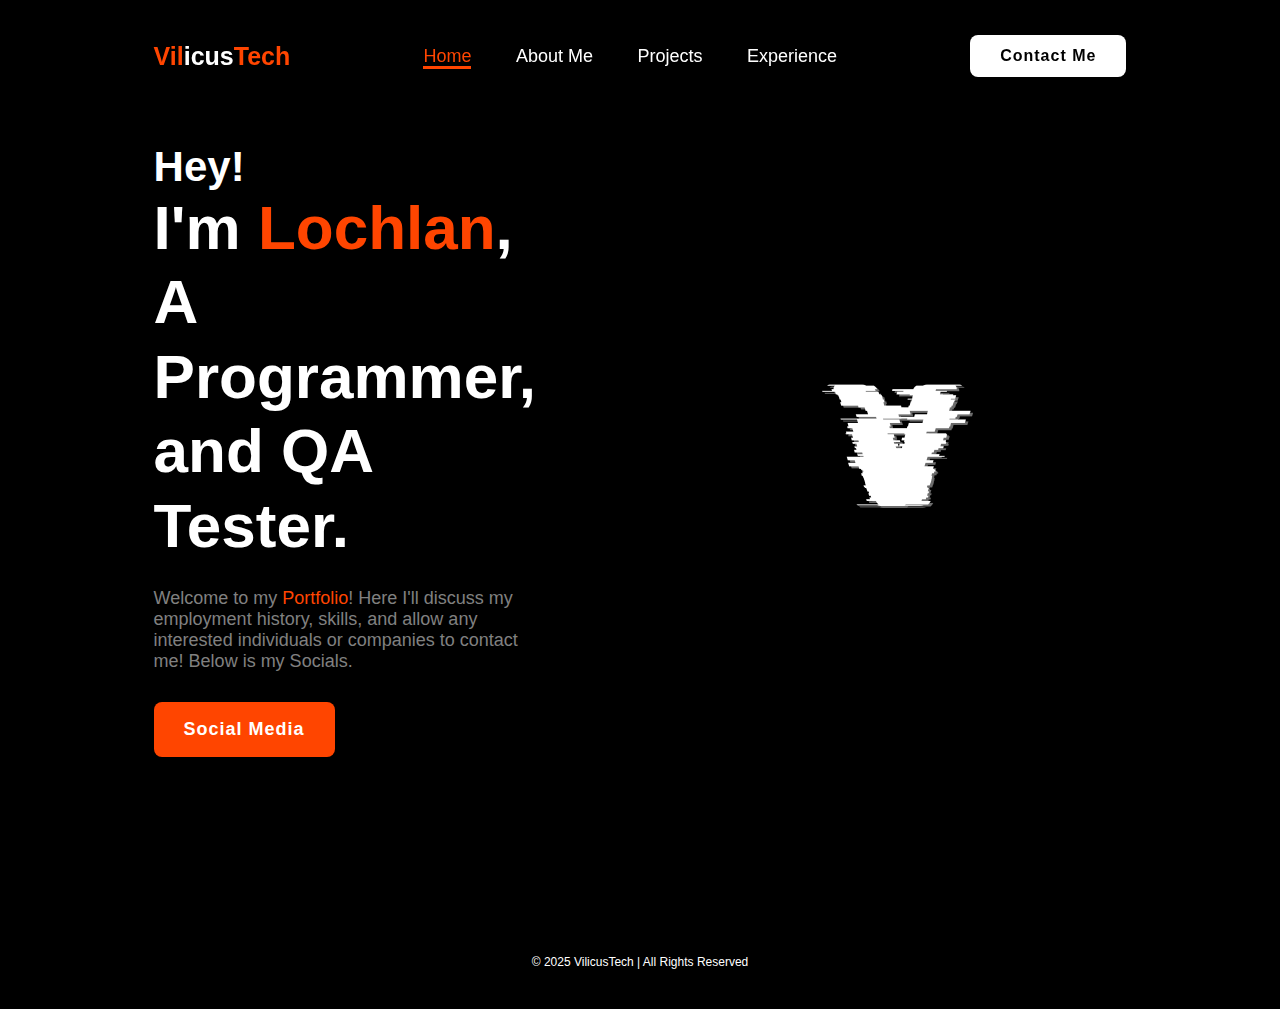
==== index.html @ 39de3e05 "First Push, Portfolio Up." ====
<!DOCTYPE html>
<html lang="en">
<head>
    <meta charset="UTF-8">
    <meta name="viewport" content="width=device-width, intial-scale=1.0">
    <title>portfolio</title>
    <link rel="stylesheet" href="style.css">
    <link href='https://unpkg.com/boxicons@2.1.4/css/boxicons.min.css' rel='stylesheet'>
</head>
<body>
    <header class="header">
        <a href="index.html" class="logo"><span>Vil</span>icus<span>Tech</span></a>
        
        <nav class="navbar">
            <a href="index.html" class="active">Home</a>
            <a href="aboutme.html">About Me</a>
            <a href="projects.html">Projects</a>
            <a href="experience.html">Experience</a>
        </nav>

        <a href="contactme.html" class="contact">Contact Me</a>
    </header>

    <section class="home">
        <div class="home-content">
            <h3>Hey!</h3>
            <h1>I'm <span>Lochlan</span>,<br> A Programmer, and QA Tester.</h1>
            <p>Welcome to my <span>Portfolio</span>! Here I'll discuss my employment history, skills, and allow any interested individuals or companies to contact me! Below is my Socials.</p>
            <div class="btn-box">
                <a href="https://linktr.ee/vilicustech" target="_blank">
                <button class="btn-1" >Social Media</button>
                </a>
            </div>
        </div>
        <div class="image-box">
            <img src="Images/logo.png" alt="">
        </div>
    </section>

    <footer class="footer">
        <p class="copyright">© 2025 VilicusTech | All Rights Reserved</p>
    </footer>

</body>

</html>
---- style.css ----
* {
    margin: 0;
    padding: 0;
    box-sizing: border-box;
    font-family: 'Poppins', sans-serif;
    text-decoration: none;
    list-style: none;
}

.header{
    position: fixed;
    top: 0;
    left: 0;
    width: 100%;
    padding: 35px 12%;
    background: rgba(0, 0, 0,);
    backdrop-filter: blur(10px);
    display: flex;
    justify-content: space-between;
    align-items: center;
    z-index: 100;
}

.logo{
    font-size: 25px;
    color: white;
    font-weight: 600;
    transition: 0.3s ease;
}
.logo:hover{
    color: orangered;
    text-shadow: 0 0 25px orangered,
                 0 0 50px orangered;
    transform: scale(1.1);           
}

span{
    color: orangered;
}

.navbar a{
    font-size: 18px;
    color: white;
    font-weight: 500;
    margin: 0 20px;
    border-bottom: 3px solid transparent;
    transition: 0.3s ease;
}
.navbar a:hover,
.navbar a.active{
    color: orangered;
    border-bottom: solid orangered;
}

.contact{
    padding: 10px 28px;
    background-color: white;
    color: black;
    border: 2px solid transparent;
    border-radius: 8px;
    font-size: 16px;
    letter-spacing: 1px;
    font-weight: 600;
    transition: 0.3s ease;
}
.contact:hover{
    background-color: orangered;
    box-shadow: 0 0 25px orangered;
    color: white;
}

.home{
    width: 100%;
    min-height: 100vh;
    background: rgb(0, 0, 0);
    display: flex;
    align-items: center;
    gap: 7em;
    padding: 30px 12%;
}
.home-content{
    max-width: 800px;
}
.home-content h3{
    font-size: 42px;
    color: white;
}
.home-content h1{
    font-size: 62px;
    line-height: 1.2;
    color: white;
}
.home-content p{
    font-size: 18px;
    margin: 25px 0 30px;
    color: grey;
}
.btn-box{
    width: 345px;
    display: flex;
    gap: 2em;
}
.btn-1{
    padding: 15px 28px;
    background-color: orangered;
    color: white;
    border: 2px solid transparent;
    border-radius: 8px;
    font-size: 18px;
    letter-spacing: 1px;
    font-weight: 600;
    transition: 0.3s ease;
    cursor: pointer;
}
.btn-1:hover{
    background-color: white;
    color: black;
    border: 2px solid black;
}

.img-box img{
    border-radius: 50%;
    width: 550px;
}

::-webkit-scrollbar{
    width: 15px;
}
::-webkit-scrollbar-thumb{
    background-color: orangered;
}
::-webkit-scrollbar-track{
    background-color: rgba(0, 0, 0, 0.6);
    width: 50px;
}

.about{
    display: flex;
    justify-content: center;
    align-items: center;
    padding: 12% 8%;
    gap: 10em;
    background: black;
}
.about-img img{
    position: relative;
    width: 550px;
    box-shadow: 0 0 25px orangered,
                0 0 50px orangered;
    border-radius: 50%;
}
.about-content h2{
    text-align: left;
    color: white;
    font-size: 42px;
}
.about-content h3{
    font-size: 62px;
    color: white;
}
.about-content p{
    color: white;
    font-size: 20px;
    margin: 2em 0 3em;
}


.aboutme-content{
    width: 100%;
    min-height: 100vh;
    background: rgb(0, 0, 0);
    display: flex;
    align-items: center;
    gap: 7em;
    padding: 30px 12%;
}
.aboutme-content{
    max-width: 100%;
}
.aboutme-content h1{
    font-size: 62px;
    line-height: 1.2;
    color: white;
}
.aboutme-content p{
    font-size: 18px;
    margin: 25px 0 30px;
    color: grey;
}

.exp1{
    width: 100%;
    min-height: 100vh;
    background: rgb(0, 0, 0);
    display: flex;
    align-items: center;
    gap: 7em;
    padding: 30px 12%;
}
.exp1-content{
    max-width: 100%;
}
.exp1-content h1{
    font-size: 62px;
    line-height: 1.2;
    color: white;
}
.exp1-content p{
    font-size: 18px;
    margin: 25px 0 30px;
    color: grey;
}

.exp2{
    width: 100%;
    min-height: 100vh;
    background: rgb(5, 5, 5);
    display: flex;
    align-items: center;
    gap: 7em;
    padding: 30px 12%;
}
.exp2-content{
    max-width: 100%;
}
.exp2-content h1{
    font-size: 62px;
    line-height: 1.2;
    color: white;
}
.exp2-content p{
    font-size: 18px;
    margin: 25px 0 30px;
    color: grey;
}


.contact-content{
    background: rgb(0, 0, 0);
    height: 100;
    padding: 12% 8%;
}
.contact-form h2{
    text-align: center;
    margin-top: 3em;
    margin-bottom: 1em;
    font-size: 36px;
    color: white;
}
.contact-form form{
    max-width: 50em;
    margin: 1rem auto;
    text-align: center;
    margin-bottom: 3em;
}
.contact-form form .input-box{
    display: flex;
    justify-content: center;
    flex-wrap: wrap;
}
.contact-form form .input-box input,
.contact-form form textarea{
    width: 100%;
    padding: 1.5em;
    font-size: 18px;
    color: white;
    background: rgb(10, 10, 10);
    border-radius: 0.8rem;
    margin: 1rem 0;
    resize: none;
}

.footer{
    position: relative;
    bottom: 0;
    width: 100%;
    padding: 40px 0;
    background-color: black;
}
.footer .copyright{
    margin-top: 15px;
    text-align: center;
    font-size: 12px;
    color: white;
}

.projects{
    width: 100%;
    min-height: 100vh;
    background: rgb(0, 0, 0);
    display: flex;
    align-items: center;
    gap: 7em;
    padding: 30px 12%;
}
.projects-description{
    max-width: 100%;
}
.projects-description h1{
    font-size: 62px;
    line-height: 1.2;
    color: white;
}
.projects-description p{
    font-size: 18px;
    margin: 25px 0 30px;
    color: grey;
}
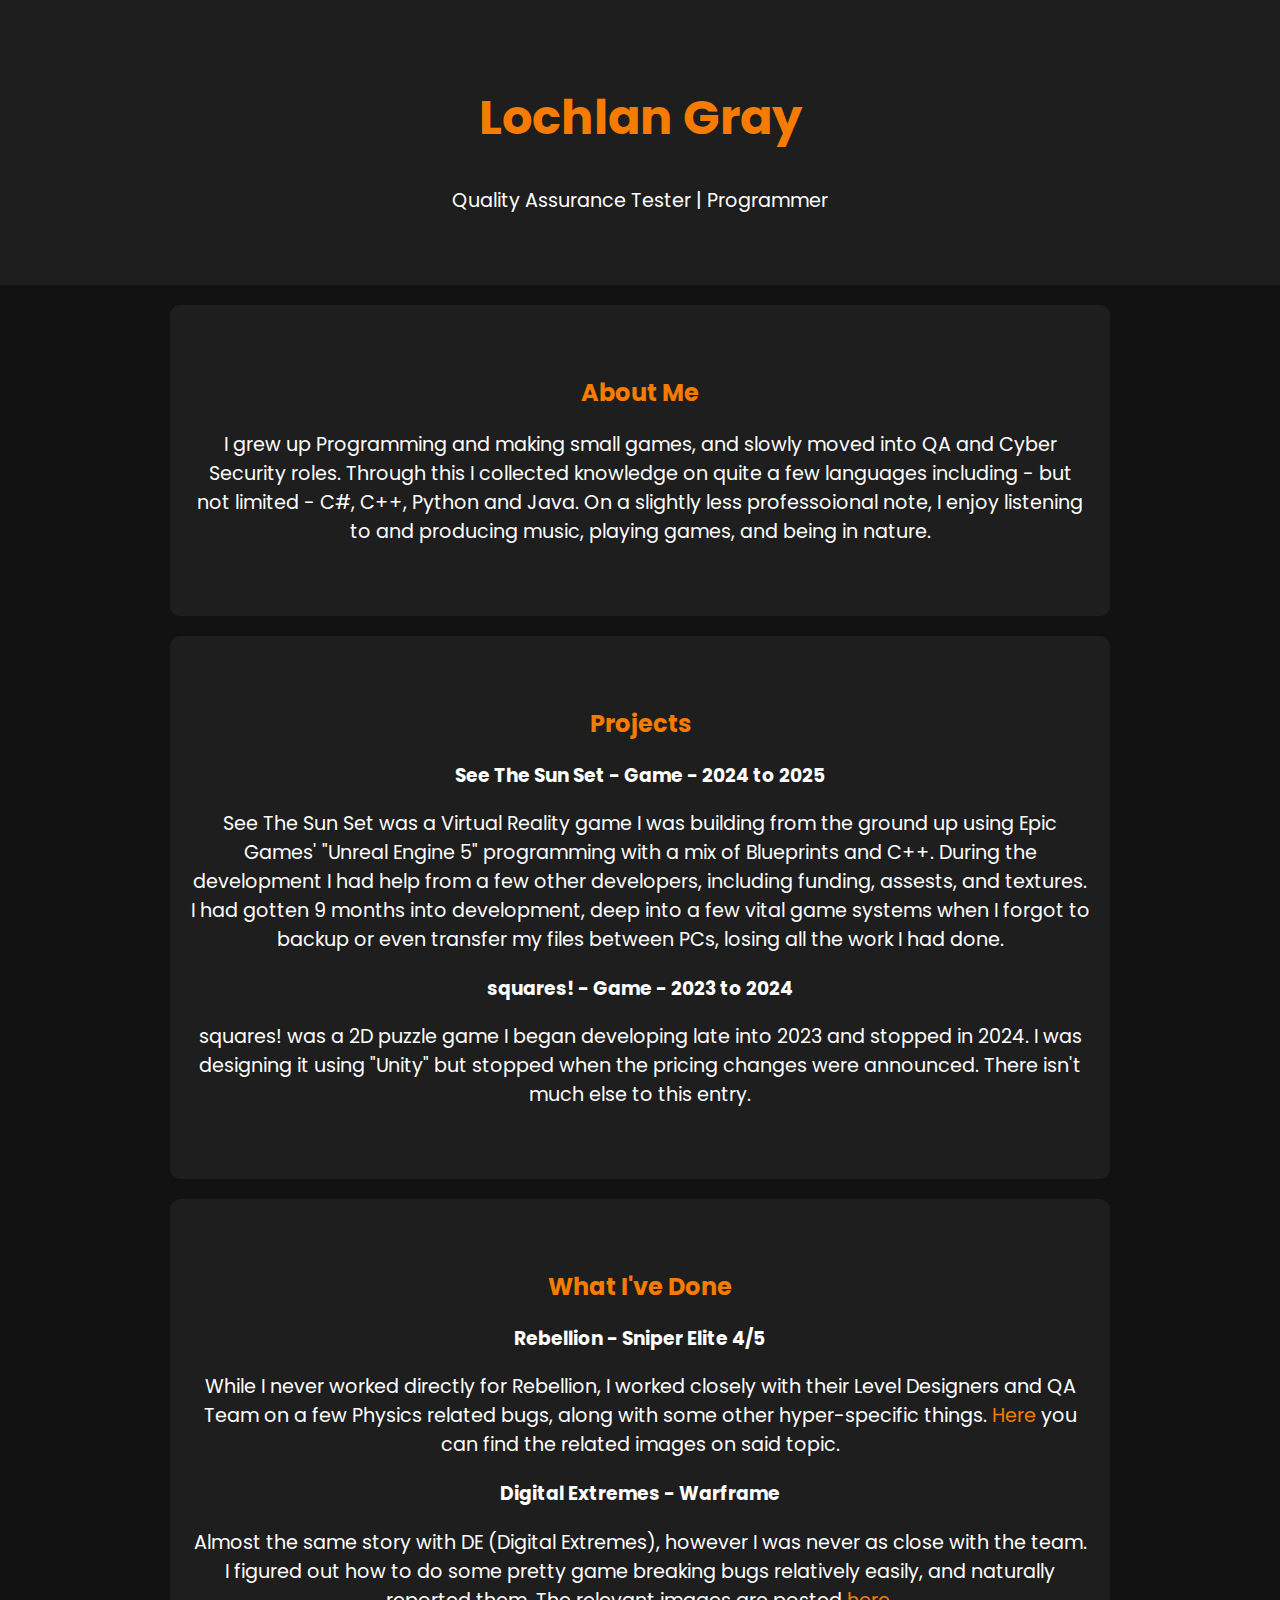
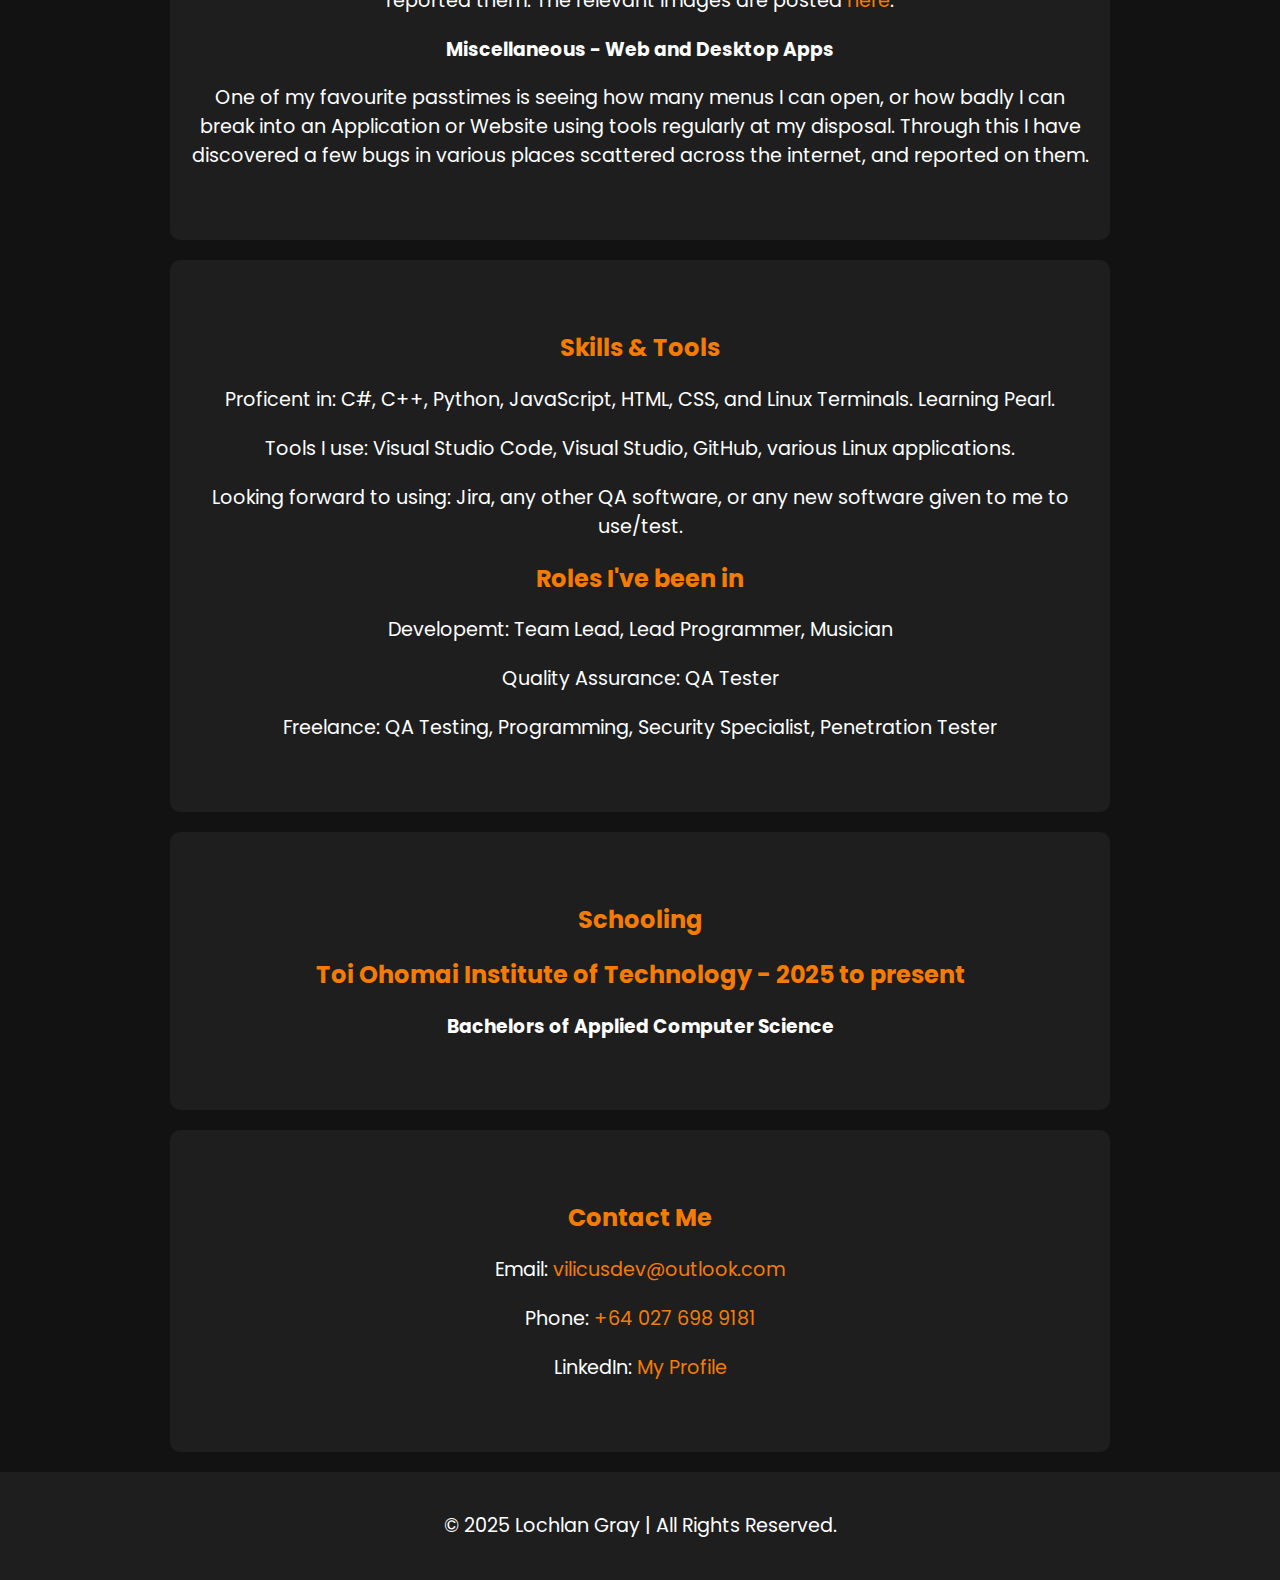
==== commit eaa85b63: "Website Final" ====
--- a/index.html
+++ b/index.html
@@ -2,45 +2,77 @@
 <html lang="en">
 <head>
     <meta charset="UTF-8">
-    <meta name="viewport" content="width=device-width, intial-scale=1.0">
-    <title>portfolio</title>
-    <link rel="stylesheet" href="style.css">
-    <link href='https://unpkg.com/boxicons@2.1.4/css/boxicons.min.css' rel='stylesheet'>
+    <meta name="viewport" content="width=device-width, initial-scale=1.0">
+    <title>Lochlan Gray</title>
+    <link rel="stylesheet" href="styles.css">
 </head>
 <body>
-    <header class="header">
-        <a href="index.html" class="logo"><span>Vil</span>icus<span>Tech</span></a>
-        
-        <nav class="navbar">
-            <a href="index.html" class="active">Home</a>
-            <a href="aboutme.html">About Me</a>
-            <a href="projects.html">Projects</a>
-            <a href="experience.html">Experience</a>
-        </nav>
-
-        <a href="contactme.html" class="contact">Contact Me</a>
+    <header>
+        <h1>Lochlan Gray</h1>
+        <p>Quality Assurance Tester | Programmer</p>
     </header>
 
-    <section class="home">
-        <div class="home-content">
-            <h3>Hey!</h3>
-            <h1>I'm <span>Lochlan</span>,<br> A Programmer, and QA Tester.</h1>
-            <p>Welcome to my <span>Portfolio</span>! Here I'll discuss my employment history, skills, and allow any interested individuals or companies to contact me! Below is my Socials.</p>
-            <div class="btn-box">
-                <a href="https://linktr.ee/vilicustech" target="_blank">
-                <button class="btn-1" >Social Media</button>
-                </a>
-            </div>
+    <section id="about">
+        <h2>About Me</h2>
+        <p>I grew up Programming and making small games, and slowly moved into QA and Cyber Security roles. Through this I collected knowledge on quite a few languages including - but not limited - C#, C++, Python and Java. On a slightly less professoional note, I enjoy listening to and producing music, playing games, and being in nature.</p>
+    </section>
+
+    <section id="projects">
+        <h2>Projects</h2>
+        <div class="stss">
+            <h3>See The Sun Set - Game - 2024 to 2025</h3>
+            <p>See The Sun Set was a Virtual Reality game I was building from the ground up using Epic Games' "Unreal Engine 5" programming with a mix of Blueprints and C++. During the development I had help from a few other developers, including funding, assests, and textures. I had gotten 9 months into development, deep into a few vital game systems when I forgot to backup or even transfer my files between PCs, losing all the work I had done.</p>
+
         </div>
-        <div class="image-box">
-            <img src="Images/logo.png" alt="">
+        <div class="squares">
+            <h3>squares! - Game - 2023 to 2024</h3>
+            <p>squares! was a 2D puzzle game I began developing late into 2023 and stopped in 2024. I was designing it using "Unity" but stopped when the pricing changes were announced. There isn't much else to this entry.</p>
         </div>
     </section>
 
-    <footer class="footer">
-        <p class="copyright">© 2025 VilicusTech | All Rights Reserved</p>
+    <section id="work">
+        <h2>What I've Done</h2>
+        <div class="se5">
+            <h3>Rebellion - Sniper Elite 4/5</h3>
+            <p>While I never worked directly for Rebellion, I worked closely with their Level Designers and QA Team on a few Physics related bugs, along with some other hyper-specific things. <a href="https://imgur.com/a/vuY0bQJ">Here</a> you can find the related images on said topic.</p>
+        </div>
+        <div class="warframe">
+            <h3>Digital Extremes - Warframe</h3>
+            <p>Almost the same story with DE (Digital Extremes), however I was never as close with the team. I figured out how to do some pretty game breaking bugs relatively easily, and naturally reported them. The relevant images are posted <a href="https://imgur.com/a/wRBoT5p">here</a>.</p>
+        </div>
+        <div class="random">
+            <h3>Miscellaneous - Web and Desktop Apps</h3>
+            <p>One of my favourite passtimes is seeing how many menus I can open, or how badly I can break into an Application or Website using tools regularly at my disposal. Through this I have discovered a few bugs in various places scattered across the internet, and reported on them.</p>
+        </div>
+    </section>
+
+    <section id="skills">
+        <h2>Skills & Tools</h2>
+        <p>Proficent in: C#, C++, Python, JavaScript, HTML, CSS, and Linux Terminals. Learning Pearl. </p>
+        <p>Tools I use: Visual Studio Code, Visual Studio, GitHub, various Linux applications.</p>
+        <p>Looking forward to using: Jira, any other QA software, or any new software given to me to use/test.</p>
+    
+        <h2>Roles I've been in</h2>
+        <p>Developemt: Team Lead, Lead Programmer, Musician</p>
+        <p>Quality Assurance: QA Tester</p>
+        <p>Freelance: QA Testing, Programming, Security Specialist, Penetration Tester</p>
+    </section>
+
+    <section id="school">
+        <h2>Schooling</h2>
+        <h2>Toi Ohomai Institute of Technology - 2025 to present</h2>
+        <h3>Bachelors of Applied Computer Science</h3>
+    </section>
+
+    <section id="contact">
+        <h2>Contact Me</h2>
+        <p>Email: <a href="mail:vilicusdev@outlook.com">vilicusdev@outlook.com</a></p>
+        <p>Phone: <a href="tel:+64276989181">+64 027 698 9181</a></p>
+        <p>LinkedIn: <a href="https://www.linkedin.com/in/lochlan-gray-92857a356/">My Profile</a></p>
+    </section>
+
+    <footer>
+        <p>&copy; 2025 Lochlan Gray | All Rights Reserved.</p>
     </footer>
-
 </body>
-
 </html>--- a/styles.css
+++ b/styles.css
@@ -0,0 +1,76 @@
+@import url('https://fonts.googleapis.com/css2?family=Poppins:wght@300;400;600&display=swap');
+body {
+    font-family: 'Poppins', sans-serif;
+    margin: 0;
+    padding: 0;
+    background-color: #121212;
+    color: #ffffff;
+  }
+  
+  header {
+    text-align: center;
+    padding: 50px 0;
+    background-color: #1e1e1e;
+  }
+  
+  h1 {
+    font-size: 3rem;
+    color: #f57c00;
+  }
+  
+  p {
+    font-size: 1.2rem;
+    margin-bottom: 20px;
+  }
+  
+  section {
+    padding: 50px 20px;
+    text-align: center;
+  }
+  
+  #about, #projects, #skills, #contact, #school, #work {
+    background-color: #1e1e1e;
+    margin: 20px auto;
+    border-radius: 10px;
+    max-width: 900px;
+  }
+  
+  h2 {
+    color: #f57c00;
+  }
+  
+  .project {
+    background-color: #2a2a2a;
+    padding: 20px;
+    margin: 15px 0;
+    border-radius: 8px;
+  }
+  
+  ul {
+    list-style-type: none;
+    padding: 0;
+  }
+  
+  li {
+    display: inline-block;
+    margin: 10px 15px;
+    padding: 10px 20px;
+    background-color: #f57c00;
+    color: #121212;
+    border-radius: 5px;
+  }
+  
+  a {
+    color: #f57c00;
+    text-decoration: none;
+  }
+  
+  a:hover {
+    text-decoration: underline;
+  }
+  
+  footer {
+    text-align: center;
+    padding: 20px 0;
+    background-color: #1e1e1e;
+  }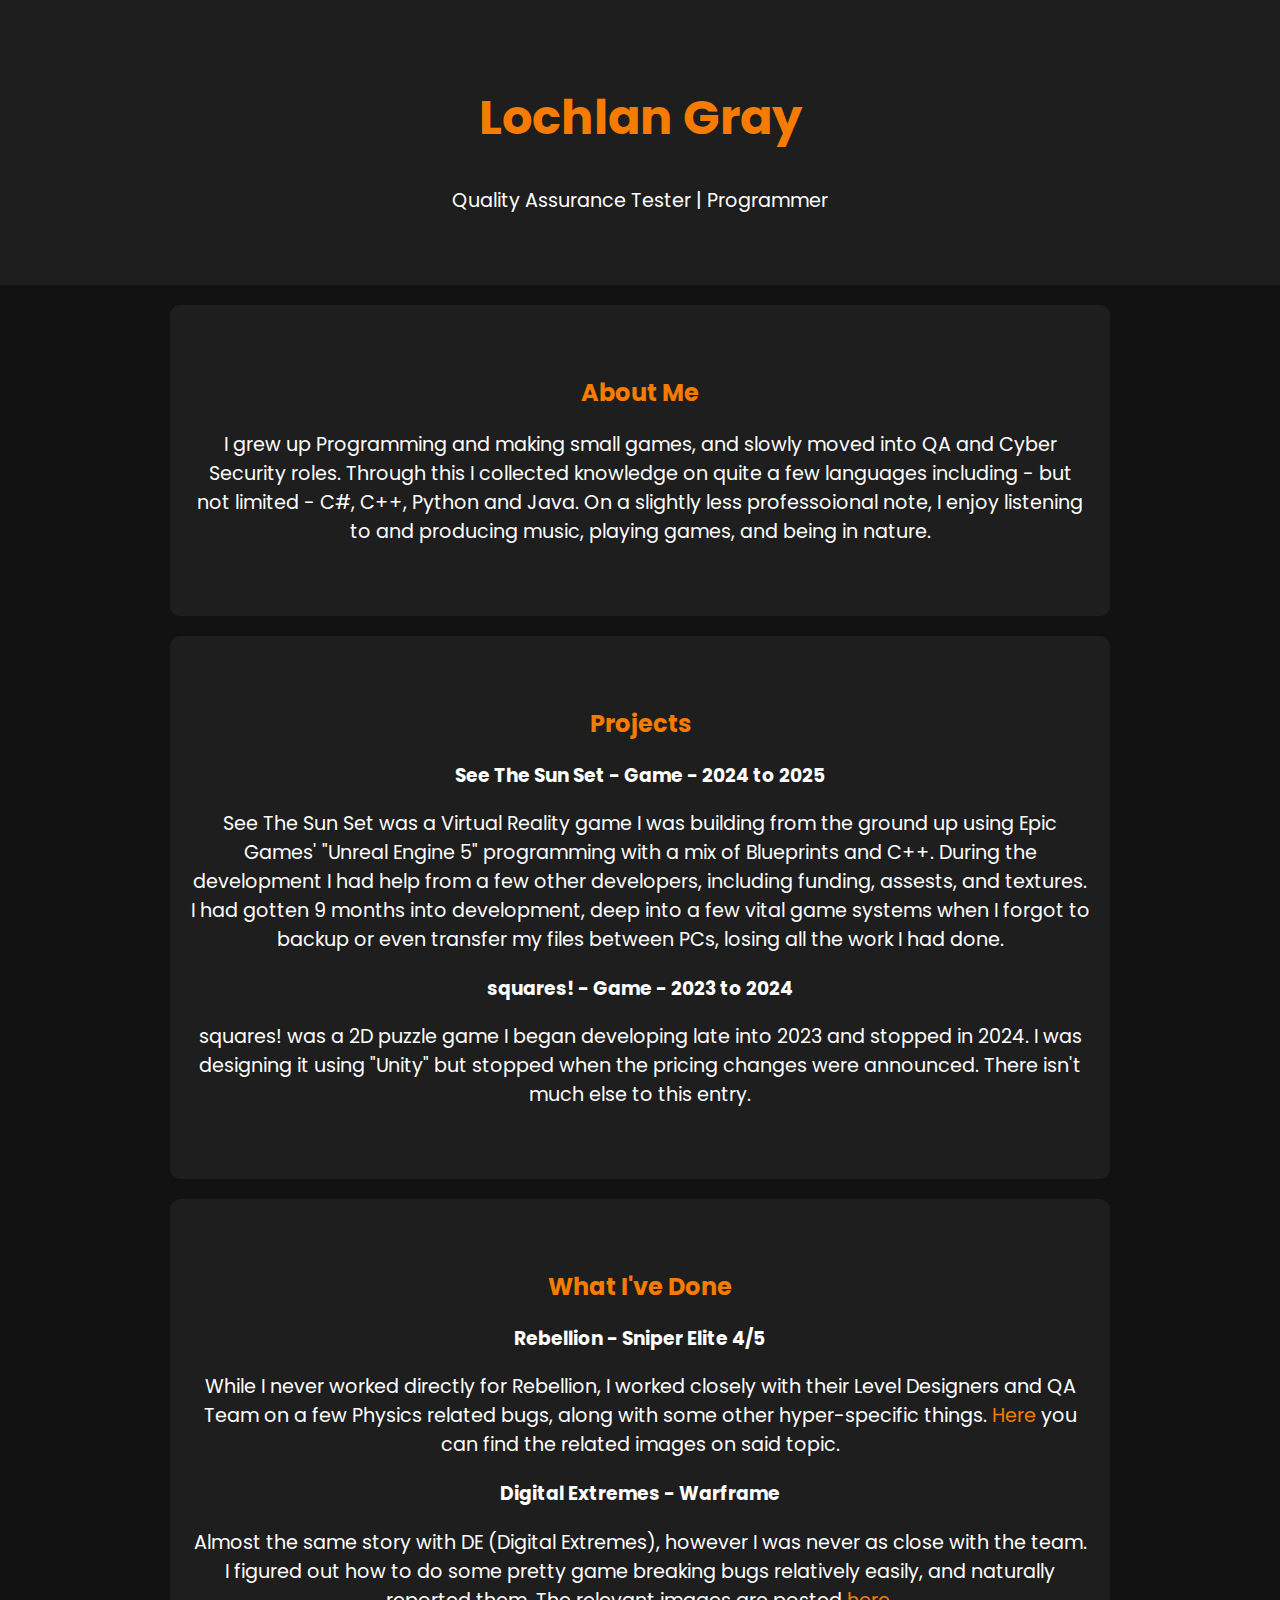
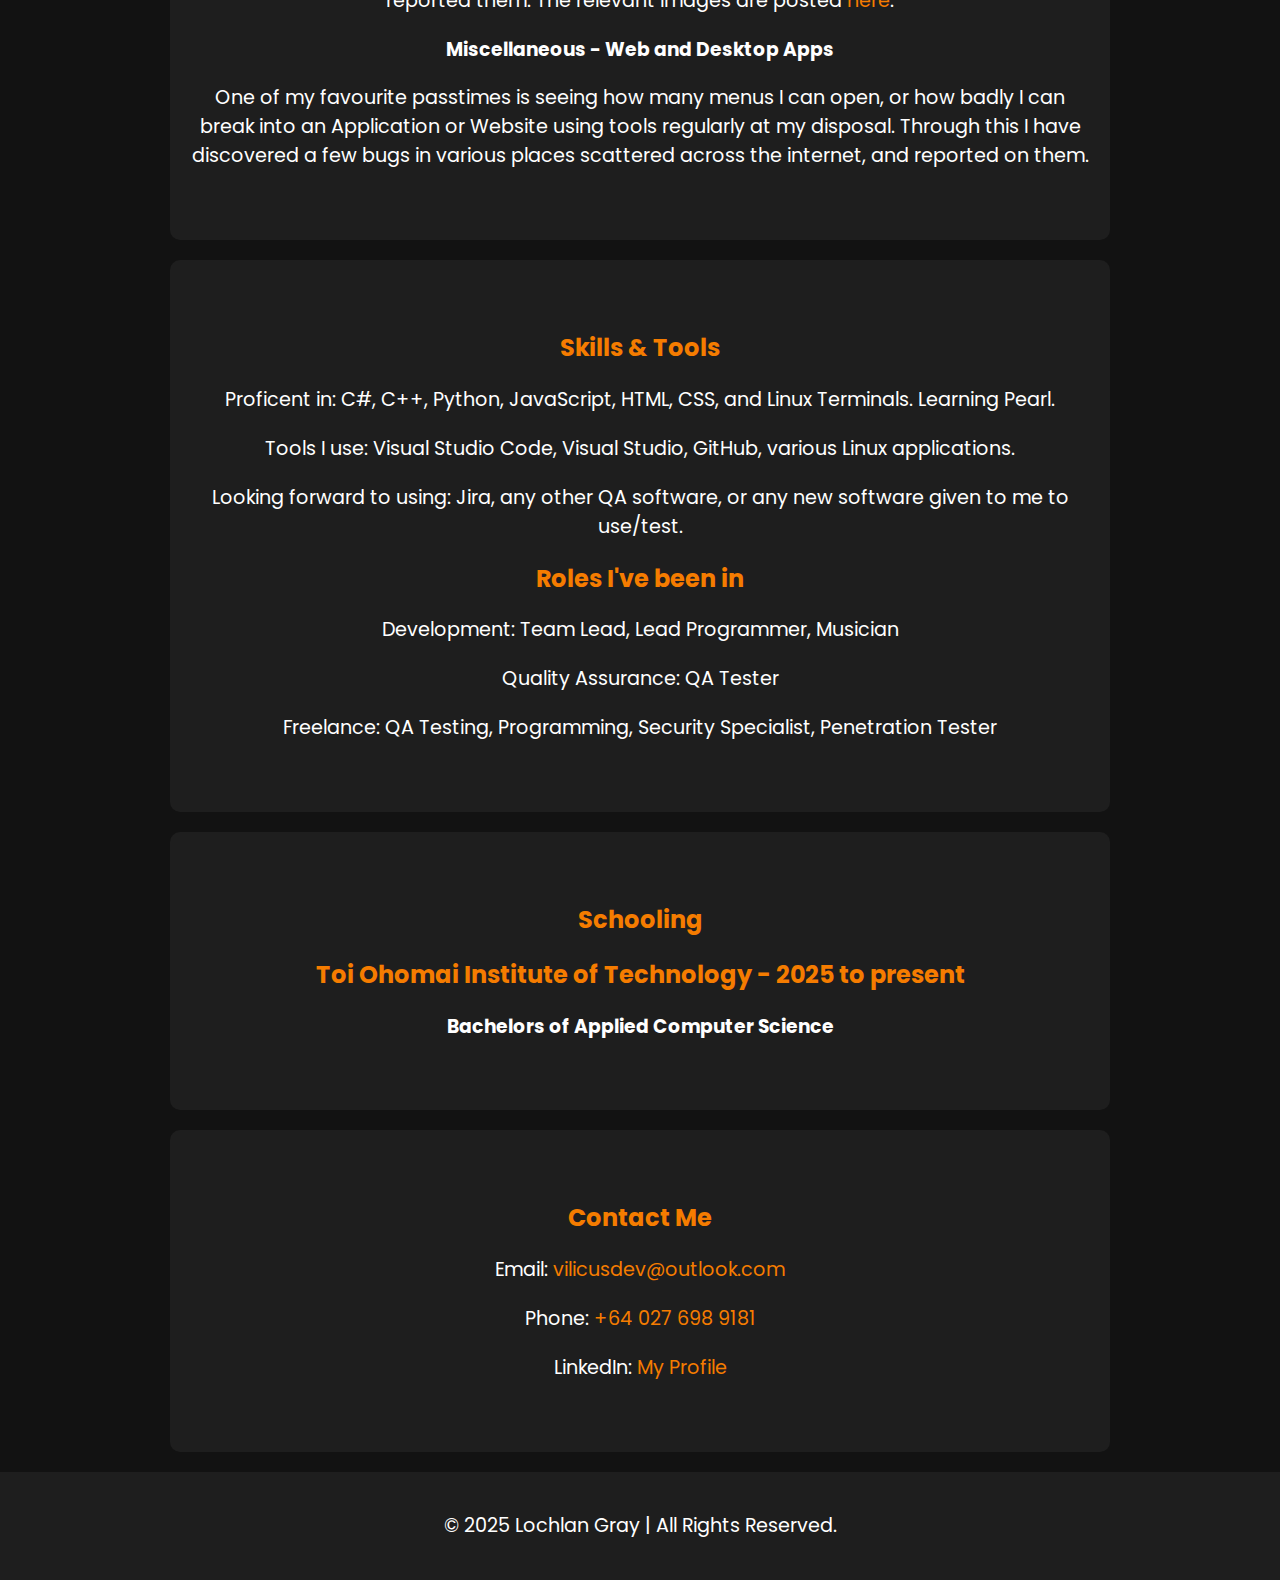
==== commit bf3354d8: "2nd push changing noticeable mistakes" ====
--- a/index.html
+++ b/index.html
@@ -53,7 +53,7 @@
         <p>Looking forward to using: Jira, any other QA software, or any new software given to me to use/test.</p>
     
         <h2>Roles I've been in</h2>
-        <p>Developemt: Team Lead, Lead Programmer, Musician</p>
+        <p>Development: Team Lead, Lead Programmer, Musician</p>
         <p>Quality Assurance: QA Tester</p>
         <p>Freelance: QA Testing, Programming, Security Specialist, Penetration Tester</p>
     </section>
@@ -68,7 +68,7 @@
         <h2>Contact Me</h2>
         <p>Email: <a href="mail:vilicusdev@outlook.com">vilicusdev@outlook.com</a></p>
         <p>Phone: <a href="tel:+64276989181">+64 027 698 9181</a></p>
-        <p>LinkedIn: <a href="https://www.linkedin.com/in/lochlan-gray-92857a356/">My Profile</a></p>
+        <p>LinkedIn: <a href="https://www.linkedin.com/in/lochlan-gray-92857a356/" target="_blank">My Profile</a></p>
     </section>
 
     <footer>
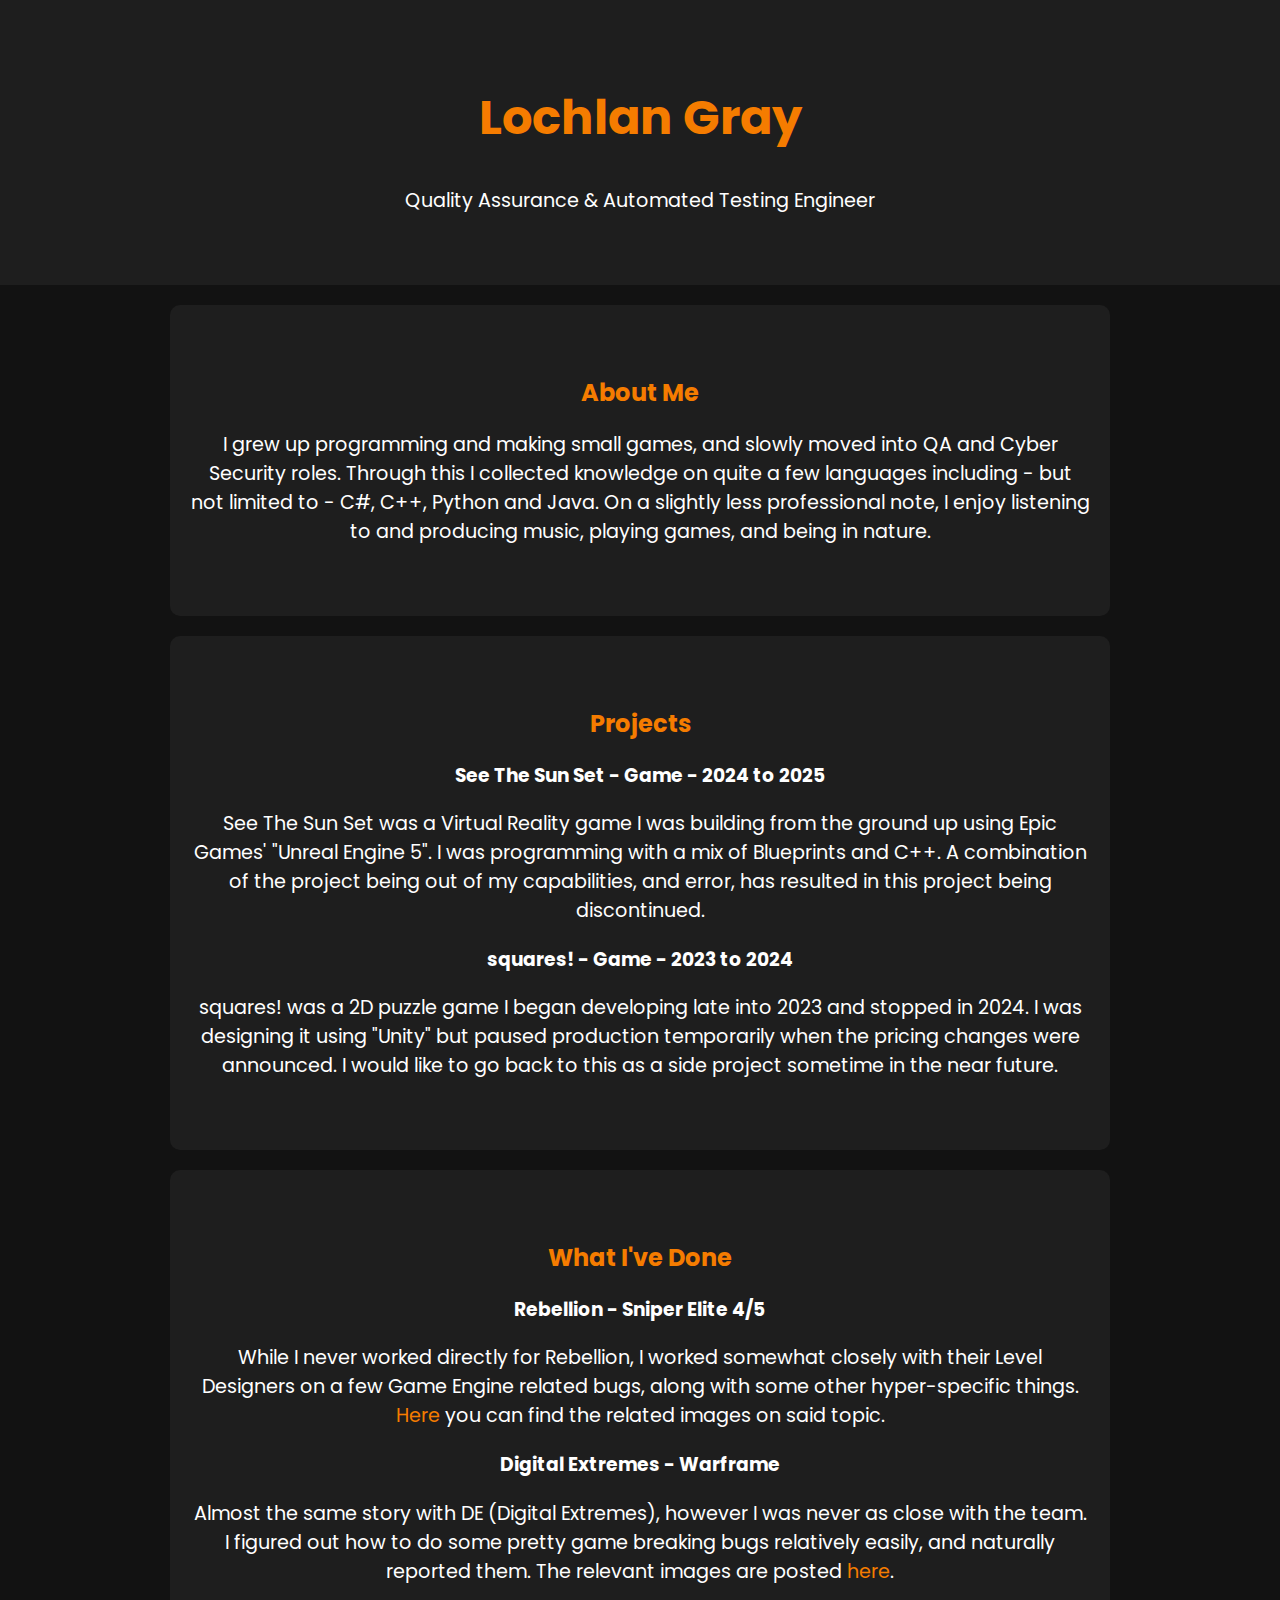
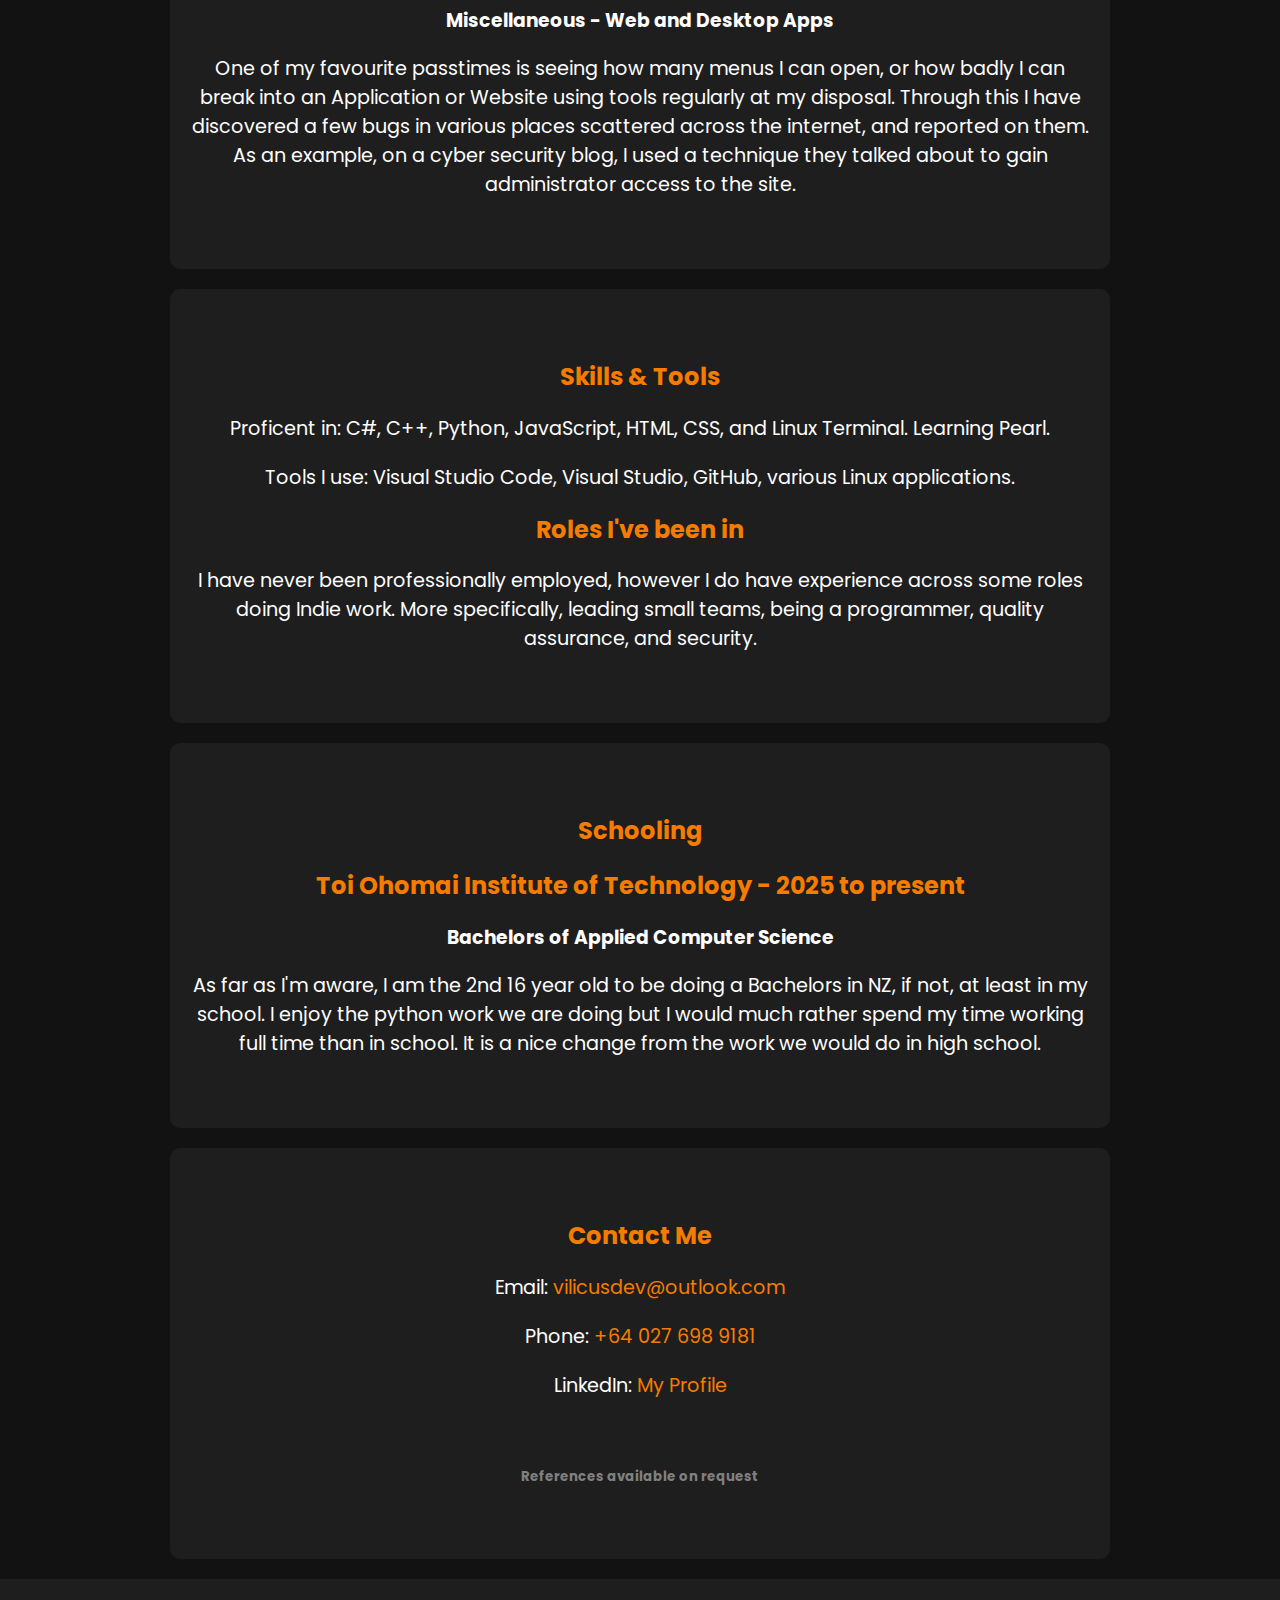
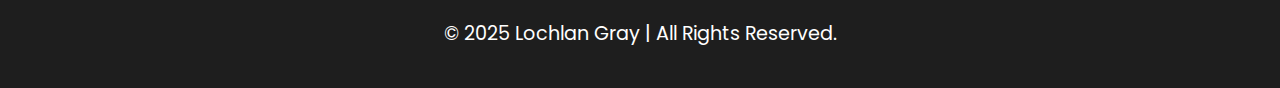
==== commit 5f5de66f: "Updated version" ====
--- a/index.html
+++ b/index.html
@@ -9,24 +9,24 @@
 <body>
     <header>
         <h1>Lochlan Gray</h1>
-        <p>Quality Assurance Tester | Programmer</p>
+        <p>Quality Assurance & Automated Testing Engineer</p>
     </header>
 
     <section id="about">
         <h2>About Me</h2>
-        <p>I grew up Programming and making small games, and slowly moved into QA and Cyber Security roles. Through this I collected knowledge on quite a few languages including - but not limited - C#, C++, Python and Java. On a slightly less professoional note, I enjoy listening to and producing music, playing games, and being in nature.</p>
+        <p>I grew up programming and making small games, and slowly moved into QA and Cyber Security roles. Through this I collected knowledge on quite a few languages including - but not limited to - C#, C++, Python and Java. On a slightly less professional note, I enjoy listening to and producing music, playing games, and being in nature.</p>
     </section>
 
-    <section id="projects">
+    <section id="projects"> 
         <h2>Projects</h2>
         <div class="stss">
             <h3>See The Sun Set - Game - 2024 to 2025</h3>
-            <p>See The Sun Set was a Virtual Reality game I was building from the ground up using Epic Games' "Unreal Engine 5" programming with a mix of Blueprints and C++. During the development I had help from a few other developers, including funding, assests, and textures. I had gotten 9 months into development, deep into a few vital game systems when I forgot to backup or even transfer my files between PCs, losing all the work I had done.</p>
+            <p>See The Sun Set was a Virtual Reality game I was building from the ground up using Epic Games' "Unreal Engine 5". I was programming with a mix of Blueprints and C++. A combination of the project being out of my capabilities, and error, has resulted in this project being discontinued.</p>
 
         </div>
         <div class="squares">
             <h3>squares! - Game - 2023 to 2024</h3>
-            <p>squares! was a 2D puzzle game I began developing late into 2023 and stopped in 2024. I was designing it using "Unity" but stopped when the pricing changes were announced. There isn't much else to this entry.</p>
+            <p>squares! was a 2D puzzle game I began developing late into 2023 and stopped in 2024. I was designing it using "Unity" but paused production temporarily when the pricing changes were announced. I would like to go back to this as a side project sometime in the near future.</p>
         </div>
     </section>
 
@@ -34,7 +34,7 @@
         <h2>What I've Done</h2>
         <div class="se5">
             <h3>Rebellion - Sniper Elite 4/5</h3>
-            <p>While I never worked directly for Rebellion, I worked closely with their Level Designers and QA Team on a few Physics related bugs, along with some other hyper-specific things. <a href="https://imgur.com/a/vuY0bQJ">Here</a> you can find the related images on said topic.</p>
+            <p>While I never worked directly for Rebellion, I worked somewhat closely with their Level Designers on a few Game Engine related bugs, along with some other hyper-specific things. <a href="https://imgur.com/a/vuY0bQJ">Here</a> you can find the related images on said topic.</p>
         </div>
         <div class="warframe">
             <h3>Digital Extremes - Warframe</h3>
@@ -42,33 +42,32 @@
         </div>
         <div class="random">
             <h3>Miscellaneous - Web and Desktop Apps</h3>
-            <p>One of my favourite passtimes is seeing how many menus I can open, or how badly I can break into an Application or Website using tools regularly at my disposal. Through this I have discovered a few bugs in various places scattered across the internet, and reported on them.</p>
+            <p>One of my favourite passtimes is seeing how many menus I can open, or how badly I can break into an Application or Website using tools regularly at my disposal. Through this I have discovered a few bugs in various places scattered across the internet, and reported on them. As an example, on a cyber security blog, I used a technique they talked about to gain administrator access to the site.</p>
         </div>
     </section>
 
     <section id="skills">
         <h2>Skills & Tools</h2>
-        <p>Proficent in: C#, C++, Python, JavaScript, HTML, CSS, and Linux Terminals. Learning Pearl. </p>
+        <p>Proficent in: C#, C++, Python, JavaScript, HTML, CSS, and Linux Terminal. Learning Pearl. </p>
         <p>Tools I use: Visual Studio Code, Visual Studio, GitHub, various Linux applications.</p>
-        <p>Looking forward to using: Jira, any other QA software, or any new software given to me to use/test.</p>
     
         <h2>Roles I've been in</h2>
-        <p>Development: Team Lead, Lead Programmer, Musician</p>
-        <p>Quality Assurance: QA Tester</p>
-        <p>Freelance: QA Testing, Programming, Security Specialist, Penetration Tester</p>
+        <p>I have never been professionally employed, however I do have experience across some roles doing Indie work. More specifically, leading small teams, being a programmer, quality assurance, and security. </p>
     </section>
 
     <section id="school">
         <h2>Schooling</h2>
         <h2>Toi Ohomai Institute of Technology - 2025 to present</h2>
         <h3>Bachelors of Applied Computer Science</h3>
+        <p>As far as I'm aware, I am the 2nd 16 year old to be doing a Bachelors in NZ, if not, at least in my school. I enjoy the python work we are doing but I would much rather spend my time working full time than in school. It is a nice change from the work we would do in high school.</p>
     </section>
 
     <section id="contact">
         <h2>Contact Me</h2>
         <p>Email: <a href="mail:vilicusdev@outlook.com">vilicusdev@outlook.com</a></p>
         <p>Phone: <a href="tel:+64276989181">+64 027 698 9181</a></p>
-        <p>LinkedIn: <a href="https://www.linkedin.com/in/lochlan-gray-92857a356/" target="_blank">My Profile</a></p>
+        <p>LinkedIn: <a href="https://www.linkedin.com/in/lochlan-gray-92857a356/" target="_blank">My Profile</a></p><br>
+        <h5>References available on request</h5>
     </section>
 
     <footer>
--- a/styles.css
+++ b/styles.css
@@ -73,4 +73,8 @@
     text-align: center;
     padding: 20px 0;
     background-color: #1e1e1e;
+  }
+
+  h5 {
+    color: gray;
   }